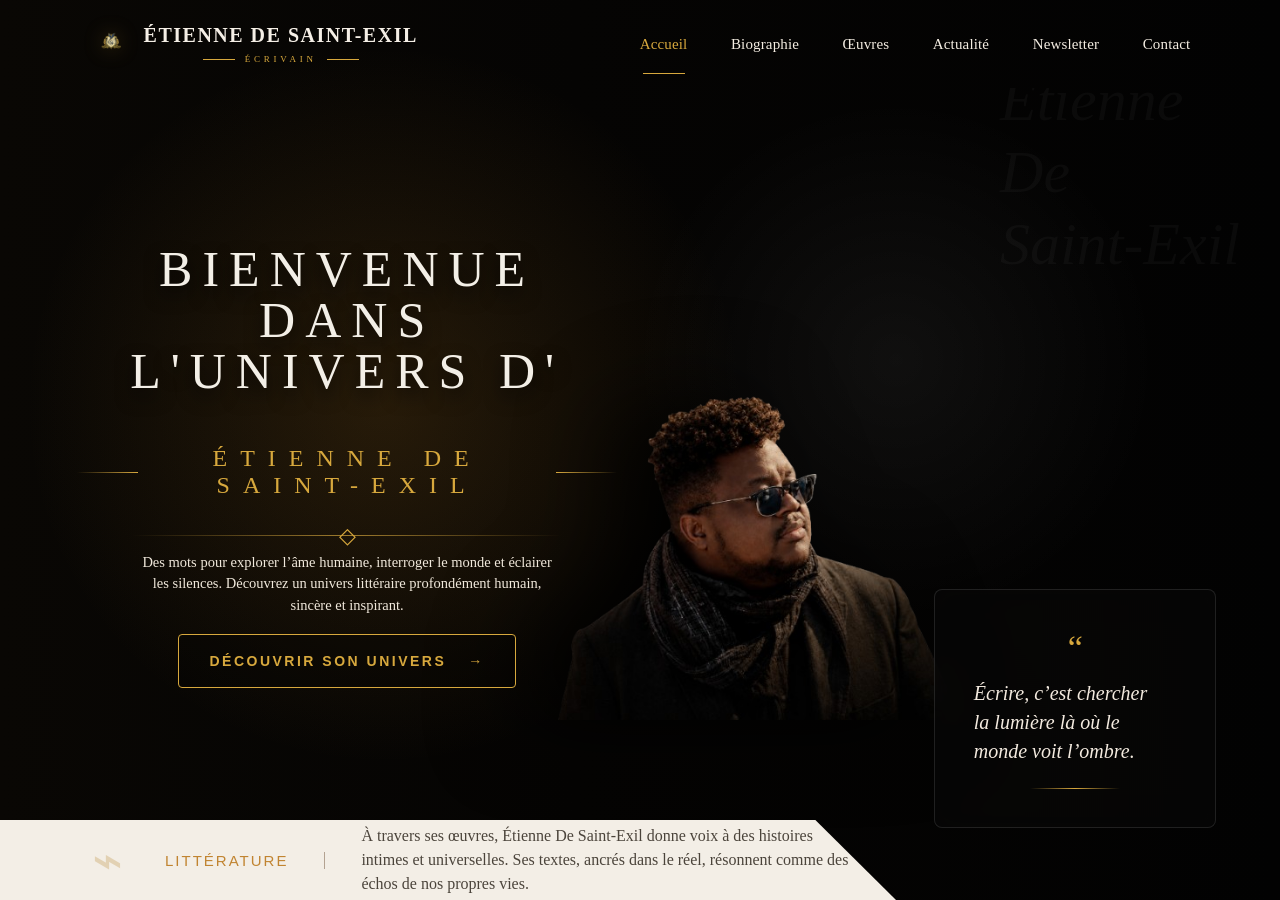
==== saint-exil-site/index.html @ 81c35da2 "vfinal3" ====
<!DOCTYPE html>
<html lang="fr">
<head>
  <meta charset="UTF-8" />
  <meta name="viewport" content="width=device-width, initial-scale=1.0" />
  <link rel="icon" href="favicon.png" type="image/png" />
  <title>Étienne De Saint-Exil | Écrivain</title>

  <style>
    * {
      margin: 0;
      padding: 0;
      box-sizing: border-box;
    }

    body {
      font-family: Georgia, "Times New Roman", serif;
      background: #050403;
      color: #f5efe4;
      overflow-x: hidden;
    }

    .page {
      min-height: 100vh;
      background:
        radial-gradient(circle at 30% 45%, rgba(188, 127, 36, 0.18), transparent 35%),
        radial-gradient(circle at 70% 40%, rgba(255, 255, 255, 0.05), transparent 25%),
        linear-gradient(90deg, #090704 0%, #050403 45%, #020202 100%);
      position: relative;
    }

    .mobile-bottom-nav {
      display: none;
    }

    header.navbar {
      width: min(1180px, 86vw);
      height: 88px;
      margin: 0 auto;
      padding: 0;
      display: flex;
      align-items: center;
      justify-content: space-between;
      background: transparent;
      backdrop-filter: none;
      position: relative;
      z-index: 50;
    }

    .brand {
      display: flex;
      align-items: center;
      gap: 12px;
      text-decoration: none;
      color: #f5efe6;
      min-width: 270px;
    }

    .brand img {
      width: 42px;
      height: 42px;
      object-fit: contain;
      position: static;
      left: auto;
      filter: drop-shadow(0 0 10px rgba(215,168,61,.25));
    }

    .brand-text h2 {
      font-size: 20px;
      letter-spacing: 1.5px;
      font-weight: 600;
      text-transform: uppercase;
    }

    .brand-text span {
      display: flex;
      align-items: center;
      justify-content: center;
      gap: 10px;
      margin-top: 7px;
      color: #d7a83d;
      font-size: 9px;
      letter-spacing: 0.42em;
      text-transform: uppercase;
      white-space: nowrap;
    }

    .brand-text span::before,
    .brand-text span::after {
      content: "";
      width: 32px;
      height: 1px;
      background: #d7a83d;
      display: block;
    }

    nav.nav-links {
      display: flex;
      align-items: center;
      justify-content: flex-end;
      gap: clamp(28px, 3.4vw, 48px);
      margin-left: auto;
    }

    nav.nav-links a {
      font-family: Georgia, "Times New Roman", serif;
      font-size: 15px;
      font-weight: 400;
      letter-spacing: 0.01em;
      color: #f4ede2;
      text-decoration: none;
      line-height: 1;
      position: relative;
      transition: color .3s ease, transform .3s ease;
    }

    nav.nav-links a:hover {
      color: #d7a83d;
      transform: translateY(-1px);
    }

    nav.nav-links a.active {
      color: #d7a83d;
    }

    nav.nav-links a.active::after {
      content: "";
      position: absolute;
      left: 50%;
      bottom: -22px;
      width: 42px;
      height: 1px;
      background: #d7a83d;
      transform: translateX(-50%);
    }

    .hero {
      min-height: calc(100vh - 88px);
      display: grid;
      grid-template-columns: minmax(360px, 48%) 1fr;
      align-items: center;
      gap: clamp(20px, 4vw, 70px);
      padding: clamp(30px, 5vw, 70px) clamp(30px, 6vw, 90px) 0;
      position: relative;
      overflow: hidden;
    }

    .hero-left {
      width: 100%;
      max-width: 560px;
      text-align: center;
      z-index: 5;
      margin: 0 auto;
    }

    .main-blason {
      width: min(46vw, 400px);
      max-width: 100%;
      height: auto;
      margin-bottom: 0;
      position: relative;
      top: auto;
      filter: drop-shadow(0 0 28px rgba(202, 151, 55, 0.35));
    }

    .hero h1 {
      font-size: 50px;
      line-height: 1.02;
      font-weight: 400;
      position: relative;
      top: -70px;
      letter-spacing: clamp(4px, .8vw, 10px);
      text-transform: uppercase;
      color: #f3efe7;
      text-shadow: 0 8px 18px rgba(0,0,0,.8);
    }

    .subtitle {
      margin: 18px auto 26px;
      color: #d7a83d;
      font-size: 24px;
      position: relative;
      top: -40px;
      letter-spacing: 13px;
      text-transform: uppercase;
      display: flex;
      align-items: center;
      justify-content: center;
      gap: 22px;
    }

    .subtitle::before,
    .subtitle::after {
      content: "";
      width: 90px;
      height: 1px;
      background: linear-gradient(90deg, transparent, #d7a83d);
    }

    .subtitle::after {
      background: linear-gradient(90deg, #d7a83d, transparent);
    }

    .divider {
      width: 430px;
      max-width: 80%;
      height: 1px;
      position: relative;
      top: -30px;
      background: linear-gradient(90deg, transparent, rgba(215,168,61,.7), transparent);
      margin: 0 auto 26px;
      position: relative;
    }

    .divider::after {
      content: "◇";
      position: absolute;
      left: 50%;
      top: -12px;
      transform: translateX(-50%);
      color: #d7a83d;
      font-size: 22px;
    }

    .intro {
      width: 420px;
      max-width: 90%;
      margin: 0 auto 28px;
      position: relative;
      top: -40px;
      font-size: 14.5px;
      line-height: 1.45;
      color: #f1e9dc;
    }

    .cta {
      display: inline-flex;
      align-items: center;
      gap: 22px;
      padding: 18px 30px;
      border: 1px solid #d7a83d;
      color: #d7a83d;
      text-decoration: none;
      text-transform: uppercase;
      letter-spacing: 2.5px;
      font-size: 14px;
      position: relative;
      top:-50px;
      font-family: Arial, sans-serif;
      font-weight: 600;
      border-radius: 4px;
      background: rgba(0,0,0,.28);
      transition: .3s ease;
    }

    .cta:hover {
      background: #d7a83d;
      color: #050403;
    }

    .portrait {
      position: relative;
      right: 200px;
      bottom: 180px;
      height: auto;
      width: min(46vw, 620px);
      max-height: 78vh;
      max-width: 100%;
      object-fit: contain;
      align-self: end;
      justify-self: end;
      z-index: 4;
      filter: drop-shadow(-40px 0 45px rgba(0,0,0,.9));
    }

    .name-bg {
      position: absolute;
      right: 40px;
      top: -24px;
      font-size: 60px;
      line-height: 1.2;
      color: rgba(255,255,255,.035);
      font-style: italic;
      z-index: 1;
      pointer-events: none;
    }

    .quote-card {
      position: absolute;
      right: clamp(24px, 5vw, 70px);
      bottom: clamp(48px, 8vh, 90px);
      width: clamp(240px, 22vw, 300px);
      padding: clamp(32px, 3vw, 40px);
      border: 1px solid rgba(255,255,255,.11);
      border-radius: 8px;
      background: rgba(9,9,9,.62);
      backdrop-filter: blur(12px);
      z-index: 8;
    }

    .quote-card .mark {
      color: #d7a83d;
      font-size: 34px;
      text-align: center;
      margin-bottom: 12px;
    }

    .quote-card p {
      font-size: 20px;
      line-height: 1.45;
      font-style: italic;
      color: #f3eadf;
    }

    .quote-line {
      width: 90px;
      height: 1px;
      background: linear-gradient(90deg, transparent, #d7a83d, transparent);
      margin: 22px auto 0;
    }

    .bottom-card {
      position: absolute;
      left: 0;
      bottom: 0;
      width: 70%;
      height: 80px;
      background: #f3eee6;
      color: #4b443b;
      display: flex;
      align-items: center;
      padding-left: 92px;
      z-index: 10;
      clip-path: polygon(0 0, 91% 0, 100% 100%, 0% 100%);
    }

    .bottom-card .feather {
      font-size: 52px;
      opacity: .28;
      color: #b98732;
      margin-right: 42px;
    }

    .bottom-title {
      color: #c18431;
      font-size: 15px;
      letter-spacing: 2px;
      text-transform: uppercase;
      padding-right: 36px;
      margin-right: 36px;
      border-right: 1px solid rgba(100,70,40,.45);
      font-family: Arial, sans-serif;
    }

    .bottom-card p {
      width: 500px;
      font-size: 16px;
      line-height: 1.5;
    }

    @media (max-width: 1000px) {
      header.navbar {
        width: 90vw;
        height: 78px;
        padding: 0;
      }

      .brand {
        min-width: auto;
        gap: 10px;
      }

      .brand img {
        width: 34px;
        height: 34px;
      }

      .brand-text h2 {
        font-size: 11px;
      }

      .brand-text span {
        font-size: 7px;
        letter-spacing: 0.32em;
      }

      .brand-text span::before,
      .brand-text span::after {
        width: 20px;
      }

      .hero {
        display: flex;
        flex-direction: column;
        align-items: center;
        text-align: center;
        padding: 30px 20px 0;
        gap: 30px;
      }

      .hero-left {
        width: 100%;
        max-width: 100%;
      }

      .hero h1 {
        font-size: clamp(48px, 11vw, 72px);
        line-height: .95;
        top: 0;
        letter-spacing: 2px;
      }

      .subtitle {
        top: 0;
        font-size: 22px;
        letter-spacing: 8px;
      }

      .divider {
        top: 0;
      }

      .intro {
        top: 0;
        width: 100%;
        max-width: 500px;
        font-size: 18px;
        line-height: 1.7;
      }

      .cta {
        top: 0;
      }

      .portrait {
        position: relative;
        right: auto;
        bottom: auto;
        width: 90vw;
        max-width: 420px;
        height: auto;
        margin-top: 20px;
        align-self: center;
        justify-self: center;
      }

      .quote-card {
        position: relative;
        right: auto;
        bottom: auto;
        width: min(90vw, 380px);
        margin: 0 auto;
        display: block;
      }

      .name-bg {
        display: block;
        font-size: 80px;
        right: 10px;
        top: 55%;
        opacity: .04;
      }

      .bottom-card {
        position: relative;
        width: 100%;
        height: auto;
        padding: 35px 25px;
        clip-path: none;
        display: flex;
        align-items: flex-start;
      }

      .bottom-card p {
        width: auto;
      }
    }
    
    /* MOBILE - HERO TOP */
    @media (max-width: 820px) {
      .hero {
        display: flex;
        flex-direction: column;
        align-items: center;
        text-align: center;
        min-height: auto;
        padding: 30px 16px 0;
        gap: 26px;
        overflow: visible;
      }

      .hero-left {
        width: 100%;
        max-width: 100%;
        padding-bottom: 0;
        margin: 0 auto;
        position: relative;
        z-index: 5;
      }

      .hero h1 {
        font-size: clamp(46px, 12vw, 68px);
        line-height: 0.95;
        top: 0;
        letter-spacing: 2px;
        margin-top: 18px;
      }

      .subtitle {
        top: 11px;
        font-size: 20px;
        letter-spacing: 8px;
        margin: 22px auto 22px;
      }

      .subtitle::before,
      .subtitle::after {
        width: 70px;
      }

      .divider {
        top: 0;
        width: 78%;
        margin-bottom: 24px;
      }

      .intro {
        top: 0;
        width: 100%;
        max-width: 520px;
        font-size: 18px;
        line-height: 1.62;
        margin-bottom: 24px;
      }

      .cta {
        top: 0;
        min-width: min(92vw, 360px);
        justify-content: center;
        margin-bottom: 18px;
      }

      /* MOBILE - PORTRAIT AUTHOR */
      .portrait {
        position: relative;
        right: auto;
        bottom: 60px;
        width: min(96vw, 450px);
        height: auto;
        max-height: none;
        margin-top: 8px;
        margin-left: 200px; /* MODIFIE ICI pour déplacer l’auteur vers la gauche/droite */
        align-self: flex-start;
        justify-self: auto;
        z-index: 4;
        filter: drop-shadow(-30px 0 42px rgba(0,0,0,.85));
      }

      /* MOBILE - SIGNATURE BACKGROUND */
      .name-bg {
        display: block;
        position: absolute;
        right: -18px; /* MODIFIE ICI pour déplacer la signature horizontalement */
        top: 57%; /* MODIFIE ICI pour monter/descendre la signature */
        font-size: clamp(62px, 20vw, 96px);
        line-height: 0.95;
        color: rgba(255,255,255,.055);
        font-style: italic;
        z-index: 2;
        pointer-events: none;
      }

      /* MOBILE - QUOTE CARD */
      .quote-card {
        position: relative;
        right: auto;
        bottom: -80px; /* MODIFIE ICI pour ajuster la position verticale de la carte de citation */

        width: min(2vw, 1px); /* reduced width for better mobile fit */
        min-height: 1px; /* reduced height */
        padding: 28px 22px;

        margin-top: -150px; /* lift slightly less */
        margin-left: auto; /* keep the card to the right */
        margin-right: -6px; /* small offset to the right */

        display: flex;
        flex-direction: column;
        justify-content: center;
        align-items: center;

        z-index: 8;
        border: 1px solid rgba(215,168,61,.38);
        border-radius: 8px;
        background: rgba(9,9,9,.74);
        backdrop-filter: blur(12px);
      }

      .quote-card .mark {
        font-size: 34px;
        margin-bottom: 14px;
        color: #d7a83d;
      }

      .quote-card p {
        font-size: 18px;
        line-height: 1.45;
        text-align: center;
      }

      .quote-line {
        width: 88px;
        margin-top: 28px;
      }

      /* MOBILE - BOTTOM LITERATURE CARD */
      .bottom-card {
        position: relative;
        left: auto;
        bottom: auto;
        width: calc(100% + 32px);
        min-height: 150px;
        height: auto;
        margin: 28px -16px 0;
        padding: 24px 22px 24px;
        display: grid;
        grid-template-columns: 34px 1px 1fr;
        column-gap: 16px;
        align-items: start;
        background: #f3eee6;
        color: #3f352d;
        clip-path: polygon(0 0, 88% 0, 100% 20%, 100% 100%, 0 100%);
        z-index: 10;
      }

      .bottom-card .feather {
        display: block;
        grid-column: 1;
        grid-row: 1 / span 2;
        font-size: 24px;
        line-height: 1;
        opacity: .32;
        color: #c18431;
        margin-top: 6px;
      }

      .bottom-card::before {
        content: "";
        grid-column: 2;
        grid-row: 1 / span 2;
        width: 1px;
        height: 94px;
        background: rgba(100,70,40,.45);
      }

      .bottom-title {
        grid-column: 3;
        grid-row: 1;
        font-size: 11px;
        letter-spacing: 2px;
        margin: 0 0 10px;
        padding: 0;
        border: none;
        color: #c18431;
        text-transform: uppercase;
        text-align: left;
      }

      .bottom-card p {
        grid-column: 3;
        grid-row: 2;
        width: 100%;
        max-width: 100%;
        font-size: 13.5px;
        line-height: 1.55;
        color: #3f352d;
        text-align: left;
      }

      body {
        padding-bottom: 78px;
      }

      .mobile-bottom-nav {
        position: fixed;
        left: 0;
        right: 0;
        bottom: 0;
        height: 72px;
        background: rgba(5,5,5,.96);
        border-top: 1px solid rgba(215,168,61,.18);
        display: grid;
        grid-template-columns: repeat(5, 1fr);
        z-index: 9999;
        backdrop-filter: blur(12px);
      }

      .mobile-bottom-nav a {
        color: rgba(245,239,230,.65);
        text-decoration: none;
        display: flex;
        flex-direction: column;
        align-items: center;
        justify-content: center;
        gap: 4px;
        font-size: 12px;
      }

      .mobile-bottom-nav a.active {
        color: #d7a83d;
      }

      .mobile-icon {
        width: 24px;
        height: 24px;
        display: grid;
        place-items: center;
        color: currentColor;
      }

      .mobile-icon svg {
        width: 23px;
        height: 23px;
        display: block;
        fill: none;
        stroke: currentColor;
      }

      .mobile-bottom-nav a.active .mobile-icon svg {
        stroke: #d7a83d;
      }

      .mobile-bottom-nav small {
        font-size: 12px;
      }
    }

    /* MOBILE - SMALL PHONE ADJUSTMENTS */
    @media (max-width: 520px) {
      .portrait {
        width: 96vw;
        margin-left: -82px; /* MODIFIE ICI */
      }

      .name-bg {
        top: 57%;
        right: -28px;
        font-size: 64px;
      }

      .quote-card {
        width: min(64vw, 260px); /* reduced width for small phones */
        min-height: 160px; /* reduced height */
        margin-top: -130px; /* slightly less negative */
        margin-right: -6px; /* small offset */
        padding: 22px 16px;
      }

      .quote-card .mark {
        font-size: 32px;
        margin-bottom: 10px;
      }

      .quote-card p {
        font-size: 16px;
        line-height: 1.45;
      }

      .papa{
        position:relative;
        top: -47px;
      }

      /* MOBILE - SMALL PHONE BOTTOM CARD */
      .bottom-card {
        height: 5px;
        margin: 32px -16px 0;
        padding: 28px 20px 30px;

        grid-template-columns: 36px 1px 1fr;
        column-gap: 16px;

        clip-path: polygon(0 0, 86% 0, 100% 18%, 100% 100%, 0 100%);
      }

      .bottom-card .feather {
        font-size: 30px;
      }

      .bottom-card::before {
        height: 180px;
      }

      .bottom-title {
        font-size: 11px;
        letter-spacing: 2px;
      }

      .bottom-card p {
        font-size: 13.5px;
        line-height: 1.5;
      }
    }
  </style>
</head>

<body>
  <main class="page">

    <header class="navbar">
      <div class="brand">
        <img src="ecusson.png" alt="Logo Étienne De Saint-Exil">
        <div class="brand-text">
          <h2>Étienne De Saint-Exil</h2>
          <span>Écrivain</span>
        </div>
      </div>

      <nav class="nav-links">
        <a href="index.html" class="active">Accueil</a>
        <a href="biography.html">Biographie</a>
        <a href="oeuvres.html">Œuvres</a>
        <a href="actualite.html">Actualité</a>
        <a href="newsletter.html">Newsletter</a>
        <a href="contact.html">Contact</a>
      </nav>
    </header>

    <section class="hero">

      <div class="name-bg">
        Étienne<br>
        De<br>
        Saint-Exil
      </div>

      <div class="hero-left">
        <!--<img src="blasons.png" alt="Blason FSE" class="main-blason">-->

        <h1>
          Bienvenue dans<br>
          L'univers d'
        </h1>

        <div class="subtitle">Étienne De Saint-Exil</div>

        <div class="divider"></div>

        <p class="intro">
          Des mots pour explorer l’âme humaine,
          interroger le monde et éclairer les silences.
          Découvrez un univers littéraire profondément
          humain, sincère et inspirant.
        </p>

        <a href="oeuvres.html" class="cta">
          Découvrir son univers
          <span>→</span>
        </a>
      </div>

      <img src="port.png" alt="Portrait Étienne De Saint-Exil" class="portrait">

      <div class="quote-card">
        <div class="mark">“</div>
        <p>
          Écrire, c’est chercher<br>
          la lumière là où le<br>
          monde voit l’ombre.
        </p>
        <div class="quote-line"></div>
      </div>

      <div class="bottom-card">
        <div class="feather">⌁</div>
        <div class="bottom-title">Littérature</div>
        <p class="papa">
          À travers ses œuvres, Étienne De Saint-Exil donne voix à
          des histoires intimes et universelles. Ses textes, ancrés dans
          le réel, résonnent comme des échos de nos propres vies.
        </p>
      </div>

    </section>

  </main>

  <nav class="mobile-bottom-nav">
    <a href="index.html" class="active">
      <span class="mobile-icon" aria-hidden="true">
        <svg xmlns="http://www.w3.org/2000/svg" width="24" height="24" viewBox="0 0 24 24" fill="none" stroke="currentColor" stroke-width="2" stroke-linecap="round" stroke-linejoin="round" class="lucide lucide-house-icon lucide-house"><path d="M15 21v-8a1 1 0 0 0-1-1h-4a1 1 0 0 0-1 1v8"/><path d="M3 10a2 2 0 0 1 .709-1.528l7-6a2 2 0 0 1 2.582 0l7 6A2 2 0 0 1 21 10v9a2 2 0 0 1-2 2H5a2 2 0 0 1-2-2z"/></svg>
      </span>
      <small>Accueil</small>
    </a>
    <a href="biography.html">
      <span class="mobile-icon" aria-hidden="true">
        <svg xmlns="http://www.w3.org/2000/svg" width="24" height="24" viewBox="0 0 24 24" fill="none" stroke="currentColor" stroke-width="2" stroke-linecap="round" stroke-linejoin="round" class="lucide lucide-user-icon lucide-user"><path d="M19 21v-2a4 4 0 0 0-4-4H9a4 4 0 0 0-4 4v2"/><circle cx="12" cy="7" r="4"/></svg>
      </span>
      <small>Biographie</small>
    </a>
    <a href="oeuvres.html">
      <span class="mobile-icon" aria-hidden="true">
        <svg xmlns="http://www.w3.org/2000/svg" width="24" height="24" viewBox="0 0 24 24" fill="none" stroke="currentColor" stroke-width="2" stroke-linecap="round" stroke-linejoin="round" class="lucide lucide-book-open-icon lucide-book-open"><path d="M12 7v14"/><path d="M3 18a1 1 0 0 1-1-1V4a1 1 0 0 1 1-1h5a4 4 0 0 1 4 4 4 4 0 0 1 4-4h5a1 1 0 0 1 1 1v13a1 1 0 0 1-1 1h-6a3 3 0 0 0-3 3 3 3 0 0 0-3-3z"/></svg>
      </span>
      <small>Œuvres</small>
    </a>
    <a href="actualite.html">
      <span class="mobile-icon" aria-hidden="true">
        <svg xmlns="http://www.w3.org/2000/svg" width="24" height="24" viewBox="0 0 24 24" fill="none" stroke="currentColor" stroke-width="2" stroke-linecap="round" stroke-linejoin="round" class="lucide lucide-newspaper-icon lucide-newspaper"><path d="M15 18h-5"/><path d="M18 14h-8"/><path d="M4 22h16a2 2 0 0 0 2-2V4a2 2 0 0 0-2-2H8a2 2 0 0 0-2 2v16a2 2 0 0 1-4 0v-9a2 2 0 0 1 2-2h2"/><rect width="8" height="4" x="10" y="6" rx="1"/></svg>
      </span>
      <small>Actualité</small>
    </a>
    <a href="contact.html">
      <span class="mobile-icon" aria-hidden="true">
        <svg xmlns="http://www.w3.org/2000/svg" width="24" height="24" viewBox="0 0 24 24" fill="none" stroke="currentColor" stroke-width="2" stroke-linecap="round" stroke-linejoin="round" class="lucide lucide-circle-user-icon lucide-circle-user"><circle cx="12" cy="12" r="10"/><circle cx="12" cy="10" r="3"/><path d="M7 20.662V19a2 2 0 0 1 2-2h6a2 2 0 0 1 2 2v1.662"/></svg>
      </span>
      <small>Contact</small>
    </a>
  </nav>
</body>
</html>
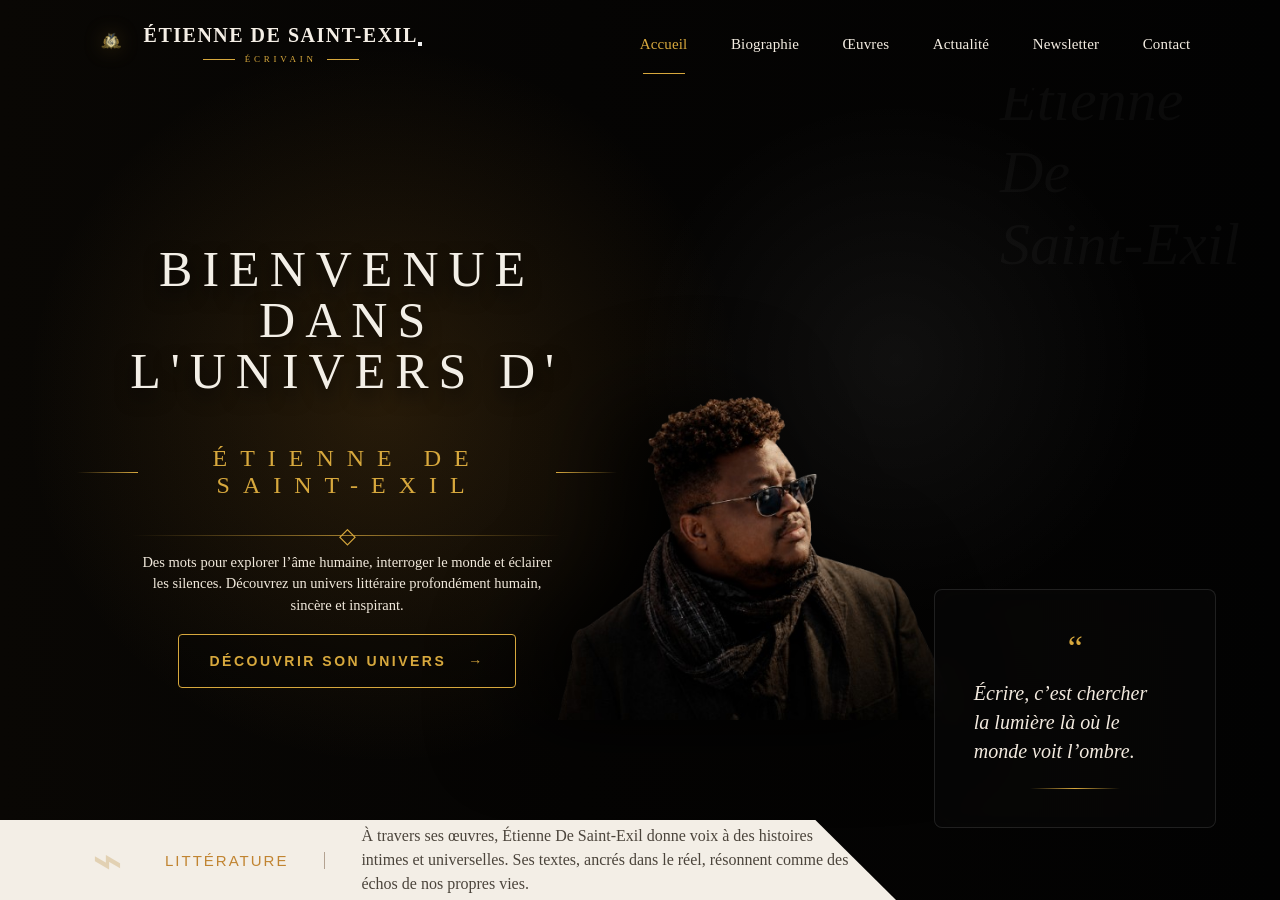
==== commit 864a5f5e: "last" ====
--- a/saint-exil-site/index.html
+++ b/saint-exil-site/index.html
@@ -733,6 +733,14 @@
       .mobile-bottom-nav small {
         font-size: 12px;
       }
+
+      .nav-links,
+      .menu-btn,
+      .menu-toggle,
+      .hamburger,
+      .mobile-menu {
+        display: none !important;
+      }
     }
 
     /* MOBILE - SMALL PHONE ADJUSTMENTS */
@@ -815,6 +823,10 @@
           <span>Écrivain</span>
         </div>
       </div>
+
+      <button class="menu-btn" aria-label="Ouvrir le menu">
+        <span></span><span></span>
+      </button>
 
       <nav class="nav-links">
         <a href="index.html" class="active">Accueil</a>
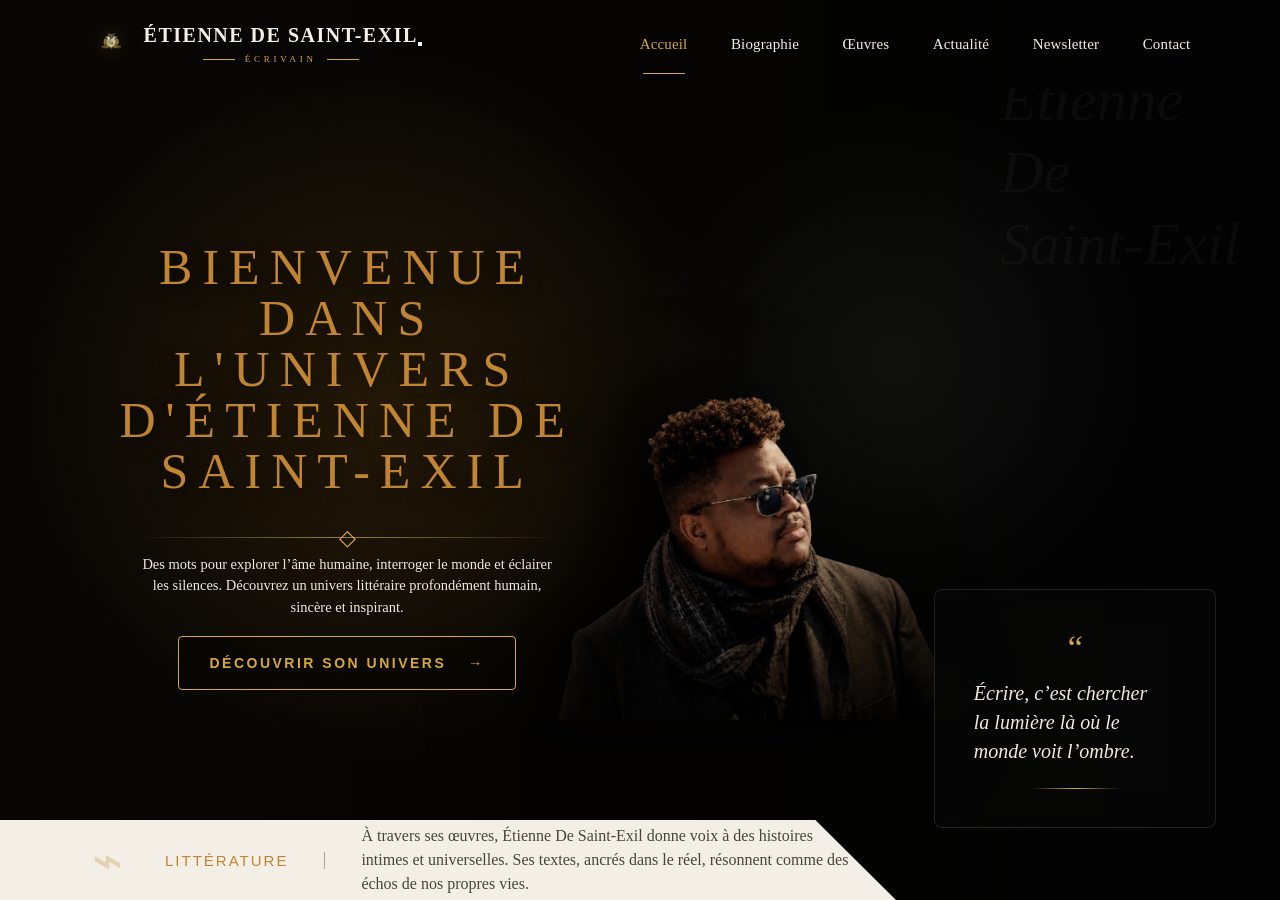
==== commit e8254536: "i'm done" ====
--- a/saint-exil-site/index.html
+++ b/saint-exil-site/index.html
@@ -171,7 +171,7 @@
       top: -70px;
       letter-spacing: clamp(4px, .8vw, 10px);
       text-transform: uppercase;
-      color: #f3efe7;
+      color: #c18431;
       text-shadow: 0 8px 18px rgba(0,0,0,.8);
     }
 
@@ -498,10 +498,19 @@
         z-index: 5;
       }
 
+      .hero-left h1{
+        font-size: clamp(35px, 12vw, 60px);
+        line-height: 0.95;
+        font-color: #c18431;
+        top: 0;
+        letter-spacing: 2px;
+        margin-top: 18px;
+      }
+
       .hero h1 {
         font-size: clamp(46px, 12vw, 68px);
         line-height: 0.95;
-        top: 0;
+        top: -3px;
         letter-spacing: 2px;
         margin-top: 18px;
       }
@@ -690,7 +699,7 @@
         background: rgba(5,5,5,.96);
         border-top: 1px solid rgba(215,168,61,.18);
         display: grid;
-        grid-template-columns: repeat(5, 1fr);
+        grid-template-columns: repeat(6, 1fr);
         z-index: 9999;
         backdrop-filter: blur(12px);
       }
@@ -851,10 +860,10 @@
 
         <h1>
           Bienvenue dans<br>
-          L'univers d'
+          L'univers d'Étienne De Saint-Exil
         </h1>
 
-        <div class="subtitle">Étienne De Saint-Exil</div>
+        <!--<div class="subtitle">Étienne De Saint-Exil</div>-->
 
         <div class="divider"></div>
 
@@ -922,6 +931,25 @@
       </span>
       <small>Actualité</small>
     </a>
+    <a href="newsletter.html">
+      <span class="mobile-icon" aria-hidden="true">
+        <svg xmlns="http://www.w3.org/2000/svg"
+             width="24"
+             height="24"
+             viewBox="0 0 24 24"
+             fill="none"
+             stroke="currentColor"
+             stroke-width="2"
+             stroke-linecap="round"
+             stroke-linejoin="round"
+             class="lucide lucide-mails-icon lucide-mails">
+          <path d="M17 19a2 2 0 0 1-2 2H4a2 2 0 0 1-2-2v-8a2 2 0 0 1 1-1.732"/>
+          <path d="m22 5.5-6.419 4.179a2 2 0 0 1-2.162 0L7 5.5"/>
+          <rect x="7" y="3" width="15" height="12" rx="2"/>
+        </svg>
+      </span>
+      <small>Newsletter</small>
+    </a>
     <a href="contact.html">
       <span class="mobile-icon" aria-hidden="true">
         <svg xmlns="http://www.w3.org/2000/svg" width="24" height="24" viewBox="0 0 24 24" fill="none" stroke="currentColor" stroke-width="2" stroke-linecap="round" stroke-linejoin="round" class="lucide lucide-circle-user-icon lucide-circle-user"><circle cx="12" cy="12" r="10"/><circle cx="12" cy="10" r="3"/><path d="M7 20.662V19a2 2 0 0 1 2-2h6a2 2 0 0 1 2 2v1.662"/></svg>
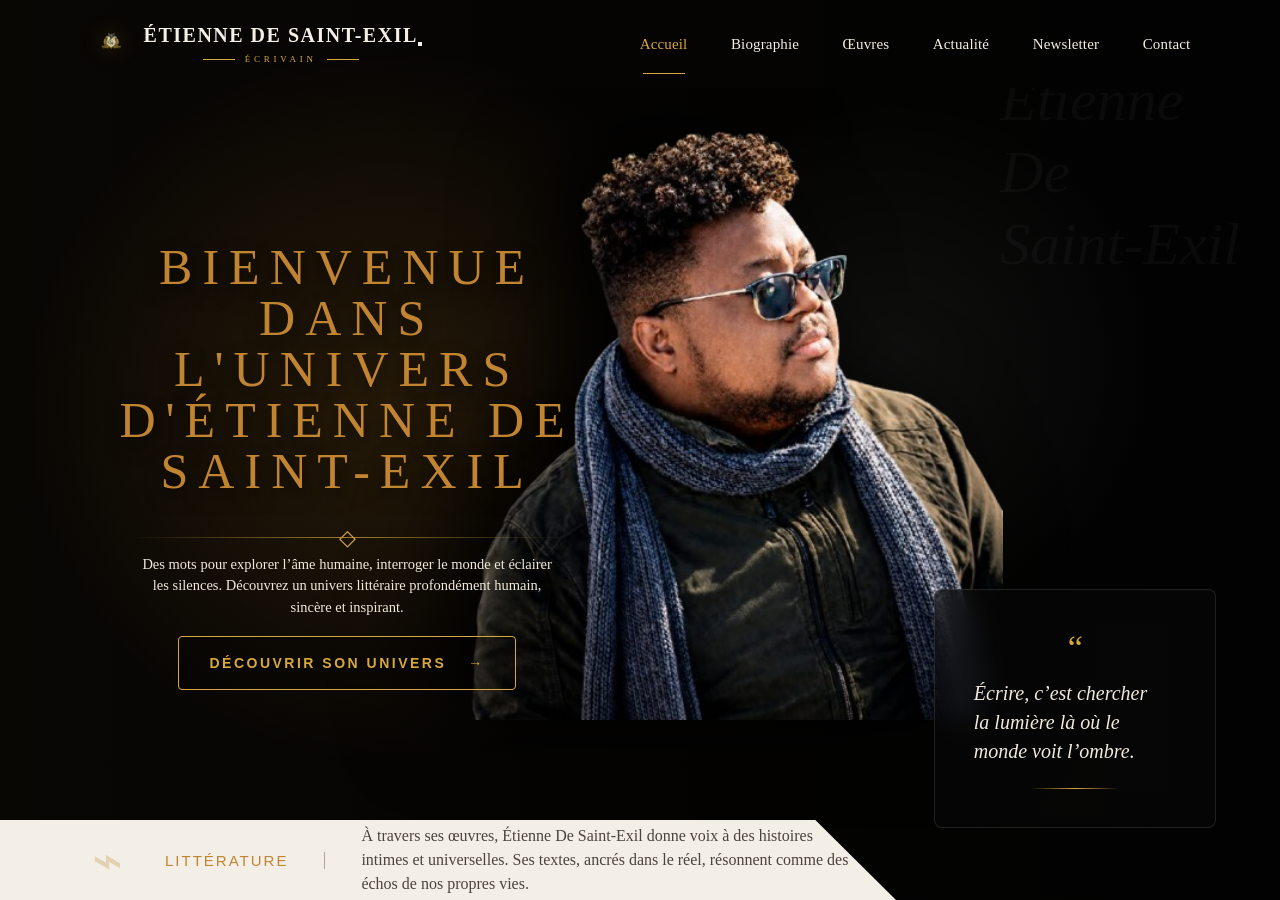
==== commit 90b4472d: "mrsa" ====
--- a/saint-exil-site/index.html
+++ b/saint-exil-site/index.html
@@ -501,7 +501,6 @@
       .hero-left h1{
         font-size: clamp(35px, 12vw, 60px);
         line-height: 0.95;
-        font-color: #c18431;
         top: 0;
         letter-spacing: 2px;
         margin-top: 18px;
@@ -554,8 +553,8 @@
         position: relative;
         right: auto;
         bottom: 60px;
-        width: min(96vw, 450px);
-        height: auto;
+        width: min(7vw, 30px);
+        height: 290px;
         max-height: none;
         margin-top: 8px;
         margin-left: 200px; /* MODIFIE ICI pour déplacer l’auteur vers la gauche/droite */
@@ -880,7 +879,7 @@
         </a>
       </div>
 
-      <img src="port.png" alt="Portrait Étienne De Saint-Exil" class="portrait">
+      <img src="fotow2.png" alt="Portrait Étienne De Saint-Exil" class="portrait">
 
       <div class="quote-card">
         <div class="mark">“</div>
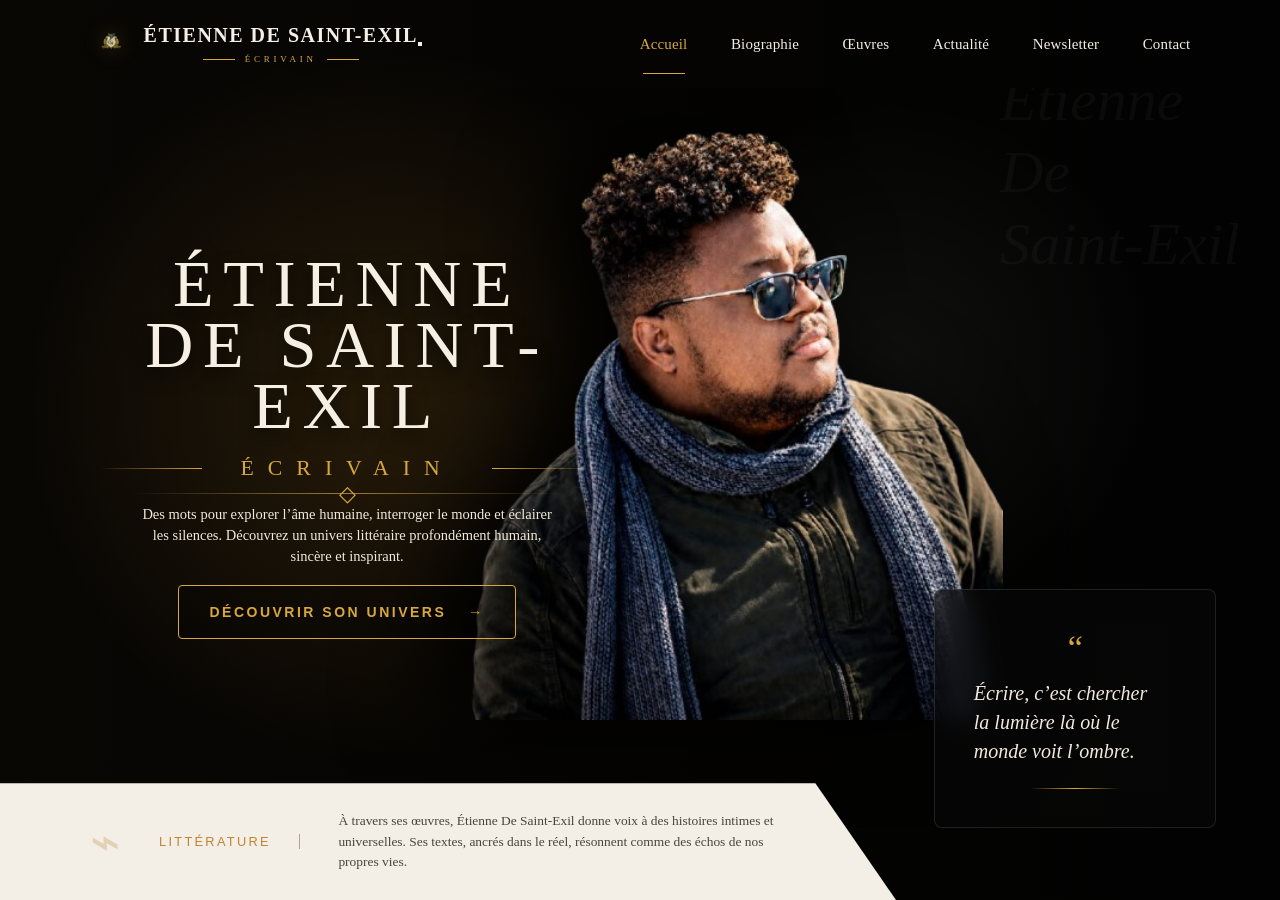
==== commit 6e6bafa0: "photo" ====
--- a/saint-exil-site/index.html
+++ b/saint-exil-site/index.html
@@ -151,6 +151,7 @@
       text-align: center;
       z-index: 5;
       margin: 0 auto;
+      transform: translateY(-55px);
     }
 
     .main-blason {
@@ -164,15 +165,40 @@
     }
 
     .hero h1 {
-      font-size: 50px;
-      line-height: 1.02;
+      font-size: clamp(42px, 5.2vw, 76px);
+      line-height: 0.92;
       font-weight: 400;
       position: relative;
-      top: -70px;
-      letter-spacing: clamp(4px, .8vw, 10px);
+      top: -28px;
+      letter-spacing: clamp(5px, .75vw, 12px);
       text-transform: uppercase;
-      color: #c18431;
+      color: #f5efe4;
       text-shadow: 0 8px 18px rgba(0,0,0,.8);
+      margin-bottom: 0;
+    }
+
+    .author-role {
+      margin: -8px auto 22px;
+      color: #d7a83d;
+      font-size: clamp(16px, 1.7vw, 24px);
+      letter-spacing: clamp(8px, 1.1vw, 14px);
+      text-transform: uppercase;
+      display: flex;
+      align-items: center;
+      justify-content: center;
+      gap: clamp(18px, 3vw, 42px);
+    }
+
+    .author-role::before,
+    .author-role::after {
+      content: "";
+      width: clamp(70px, 8vw, 130px);
+      height: 1px;
+      background: linear-gradient(90deg, transparent, #d7a83d);
+    }
+
+    .author-role::after {
+      background: linear-gradient(90deg, #d7a83d, transparent);
     }
 
     .subtitle {
@@ -205,10 +231,9 @@
       width: 430px;
       max-width: 80%;
       height: 1px;
-      position: relative;
-      top: -30px;
+      top: -10px;
       background: linear-gradient(90deg, transparent, rgba(215,168,61,.7), transparent);
-      margin: 0 auto 26px;
+      margin: 0 auto 18px;
       position: relative;
     }
 
@@ -225,9 +250,9 @@
     .intro {
       width: 420px;
       max-width: 90%;
-      margin: 0 auto 28px;
+      margin: 0 auto 22px;
       position: relative;
-      top: -40px;
+      top: -18px;
       font-size: 14.5px;
       line-height: 1.45;
       color: #f1e9dc;
@@ -245,7 +270,7 @@
       letter-spacing: 2.5px;
       font-size: 14px;
       position: relative;
-      top:-50px;
+      top: -22px;
       font-family: Arial, sans-serif;
       font-weight: 600;
       border-radius: 4px;
@@ -323,38 +348,54 @@
       position: absolute;
       left: 0;
       bottom: 0;
-      width: 70%;
-      height: 80px;
+
+      width: clamp(720px, 70vw, 1080px);
+      min-height: clamp(82px, 8vw, 120px);
+      height: auto;
+
       background: #f3eee6;
       color: #4b443b;
-      display: flex;
+
+      display: grid;
+      grid-template-columns: auto auto minmax(260px, 520px);
       align-items: center;
-      padding-left: 92px;
+      column-gap: clamp(22px, 3vw, 42px);
+
+      padding: clamp(18px, 2.2vw, 30px)
+               clamp(52px, 7vw, 110px)
+               clamp(18px, 2.2vw, 30px)
+               clamp(56px, 7vw, 92px);
+
       z-index: 10;
       clip-path: polygon(0 0, 91% 0, 100% 100%, 0% 100%);
     }
 
     .bottom-card .feather {
-      font-size: 52px;
+      font-size: clamp(38px, 4vw, 52px);
       opacity: .28;
       color: #b98732;
-      margin-right: 42px;
+      margin: 0;
+      line-height: 1;
     }
 
     .bottom-title {
       color: #c18431;
-      font-size: 15px;
-      letter-spacing: 2px;
+      font-size: clamp(12px, 1vw, 15px);
+      letter-spacing: clamp(1.5px, .18vw, 2.4px);
       text-transform: uppercase;
-      padding-right: 36px;
-      margin-right: 36px;
+
+      padding-right: clamp(18px, 2.2vw, 36px);
+      margin-right: 0;
+
       border-right: 1px solid rgba(100,70,40,.45);
       font-family: Arial, sans-serif;
+      white-space: nowrap;
     }
 
     .bottom-card p {
-      width: 500px;
-      font-size: 16px;
+      width: auto;
+      max-width: 520px;
+      font-size: clamp(13px, 1.05vw, 16px);
       line-height: 1.5;
     }
 
@@ -507,11 +548,23 @@
       }
 
       .hero h1 {
-        font-size: clamp(46px, 12vw, 68px);
-        line-height: 0.95;
-        top: -3px;
-        letter-spacing: 2px;
+        font-size: clamp(42px, 13vw, 66px);
+        line-height: 0.92;
+        top: 0;
+        letter-spacing: 3px;
         margin-top: 18px;
+      }
+
+      .author-role {
+        margin: 14px auto 22px;
+        font-size: 18px;
+        letter-spacing: 9px;
+        gap: 18px;
+      }
+
+      .author-role::before,
+      .author-role::after {
+        width: 70px;
       }
 
       .subtitle {
@@ -782,6 +835,22 @@
         line-height: 1.45;
       }
 
+      .hero h1 {
+        font-size: clamp(36px, 12vw, 54px);
+        line-height: 0.92;
+      }
+
+      .author-role {
+        font-size: 15px;
+        letter-spacing: 7px;
+        gap: 14px;
+      }
+
+      .author-role::before,
+      .author-role::after {
+        width: 50px;
+      }
+
       .papa{
         position:relative;
         top: -47px;
@@ -858,9 +927,11 @@
         <!--<img src="blasons.png" alt="Blason FSE" class="main-blason">-->
 
         <h1>
-          Bienvenue dans<br>
-          L'univers d'Étienne De Saint-Exil
+          Étienne<br>
+          De Saint-Exil
         </h1>
+
+        <div class="author-role">Écrivain</div>
 
         <!--<div class="subtitle">Étienne De Saint-Exil</div>-->
 
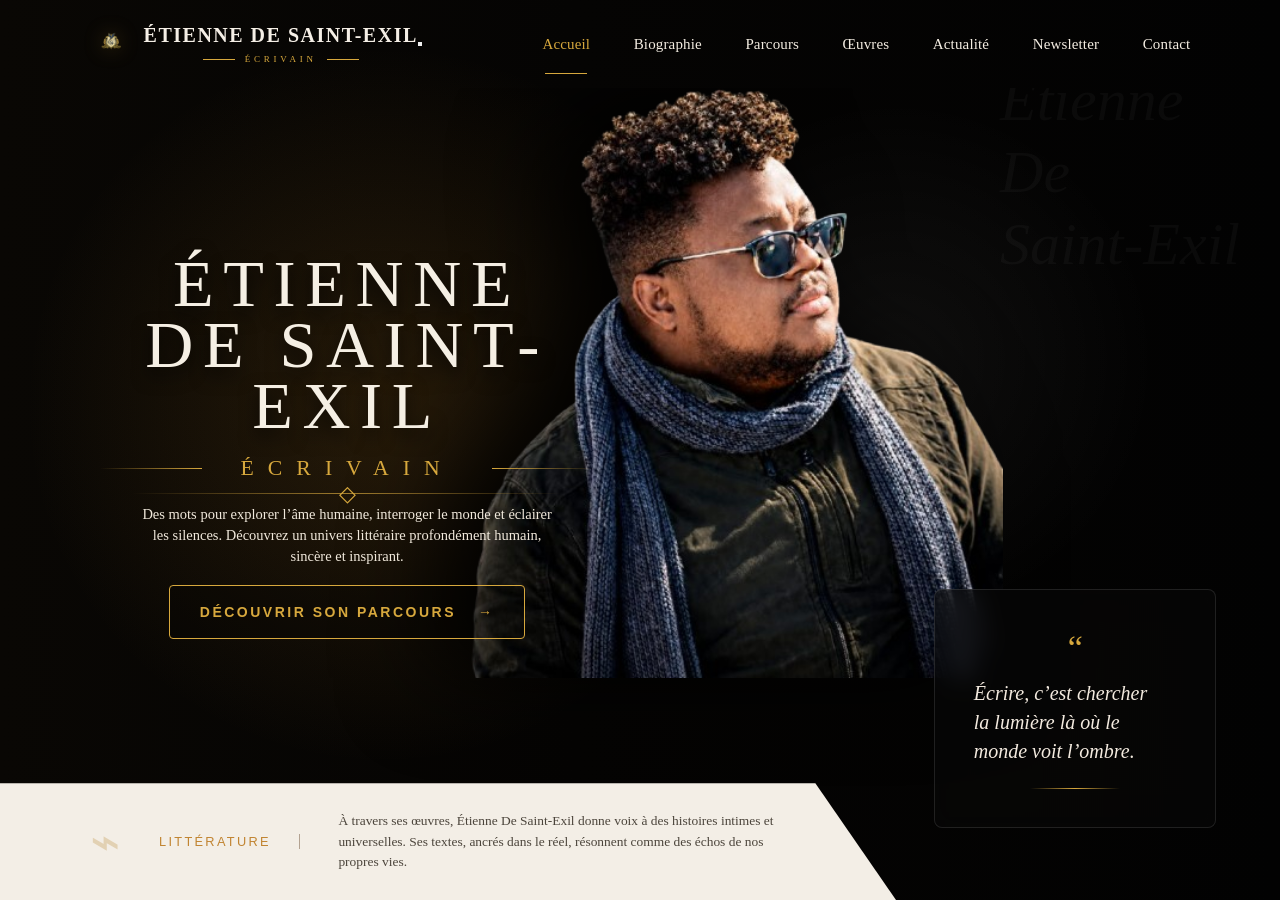
==== commit 95e4d8fc: "jour" ====
--- a/saint-exil-site/index.html
+++ b/saint-exil-site/index.html
@@ -298,6 +298,25 @@
       filter: drop-shadow(-40px 0 45px rgba(0,0,0,.9));
     }
 
+
+
+    @media (max-width: 900px) {
+      .mobile-portrait-row {
+        width: 100%;
+        display: flex;
+        align-items: center;
+        justify-content: center;
+        gap: clamp(14px, 4vw, 32px);
+      }
+
+      .mobile-portrait-row .portrait {
+        flex: 0 0 auto;
+        margin-left: 0;
+        width: min(42vw, 320px);
+        max-width: 420px;
+      }
+    }
+
     .name-bg {
       position: absolute;
       right: 40px;
@@ -885,6 +904,18 @@
         font-size: 13.5px;
         line-height: 1.5;
       }
+
+      .mobile-portrait-row {
+        align-items: flex-end;
+        justify-content: center;
+        gap: 10px;
+      }
+
+      .mobile-portrait-row .portrait {
+        width: min(58vw, 260px);
+        margin-left: 0;
+        margin-top: 0;
+      }
     }
   </style>
 </head>
@@ -908,6 +939,7 @@
       <nav class="nav-links">
         <a href="index.html" class="active">Accueil</a>
         <a href="biography.html">Biographie</a>
+        <a href="parcours.html">Parcours</a>
         <a href="oeuvres.html">Œuvres</a>
         <a href="actualite.html">Actualité</a>
         <a href="newsletter.html">Newsletter</a>
@@ -944,13 +976,15 @@
           humain, sincère et inspirant.
         </p>
 
-        <a href="oeuvres.html" class="cta">
-          Découvrir son univers
+        <a href="parcours.html" class="cta">
+          DÉCOUVRIR SON PARCOURS
           <span>→</span>
         </a>
       </div>
 
-      <img src="fotow2.png" alt="Portrait Étienne De Saint-Exil" class="portrait">
+      <div class="mobile-portrait-row">
+        <img src="fotow2.png" alt="Portrait Étienne De Saint-Exil" class="portrait">
+      </div>
 
       <div class="quote-card">
         <div class="mark">“</div>
@@ -989,6 +1023,7 @@
       </span>
       <small>Biographie</small>
     </a>
+    
     <a href="oeuvres.html">
       <span class="mobile-icon" aria-hidden="true">
         <svg xmlns="http://www.w3.org/2000/svg" width="24" height="24" viewBox="0 0 24 24" fill="none" stroke="currentColor" stroke-width="2" stroke-linecap="round" stroke-linejoin="round" class="lucide lucide-book-open-icon lucide-book-open"><path d="M12 7v14"/><path d="M3 18a1 1 0 0 1-1-1V4a1 1 0 0 1 1-1h5a4 4 0 0 1 4 4 4 4 0 0 1 4-4h5a1 1 0 0 1 1 1v13a1 1 0 0 1-1 1h-6a3 3 0 0 0-3 3 3 3 0 0 0-3-3z"/></svg>
